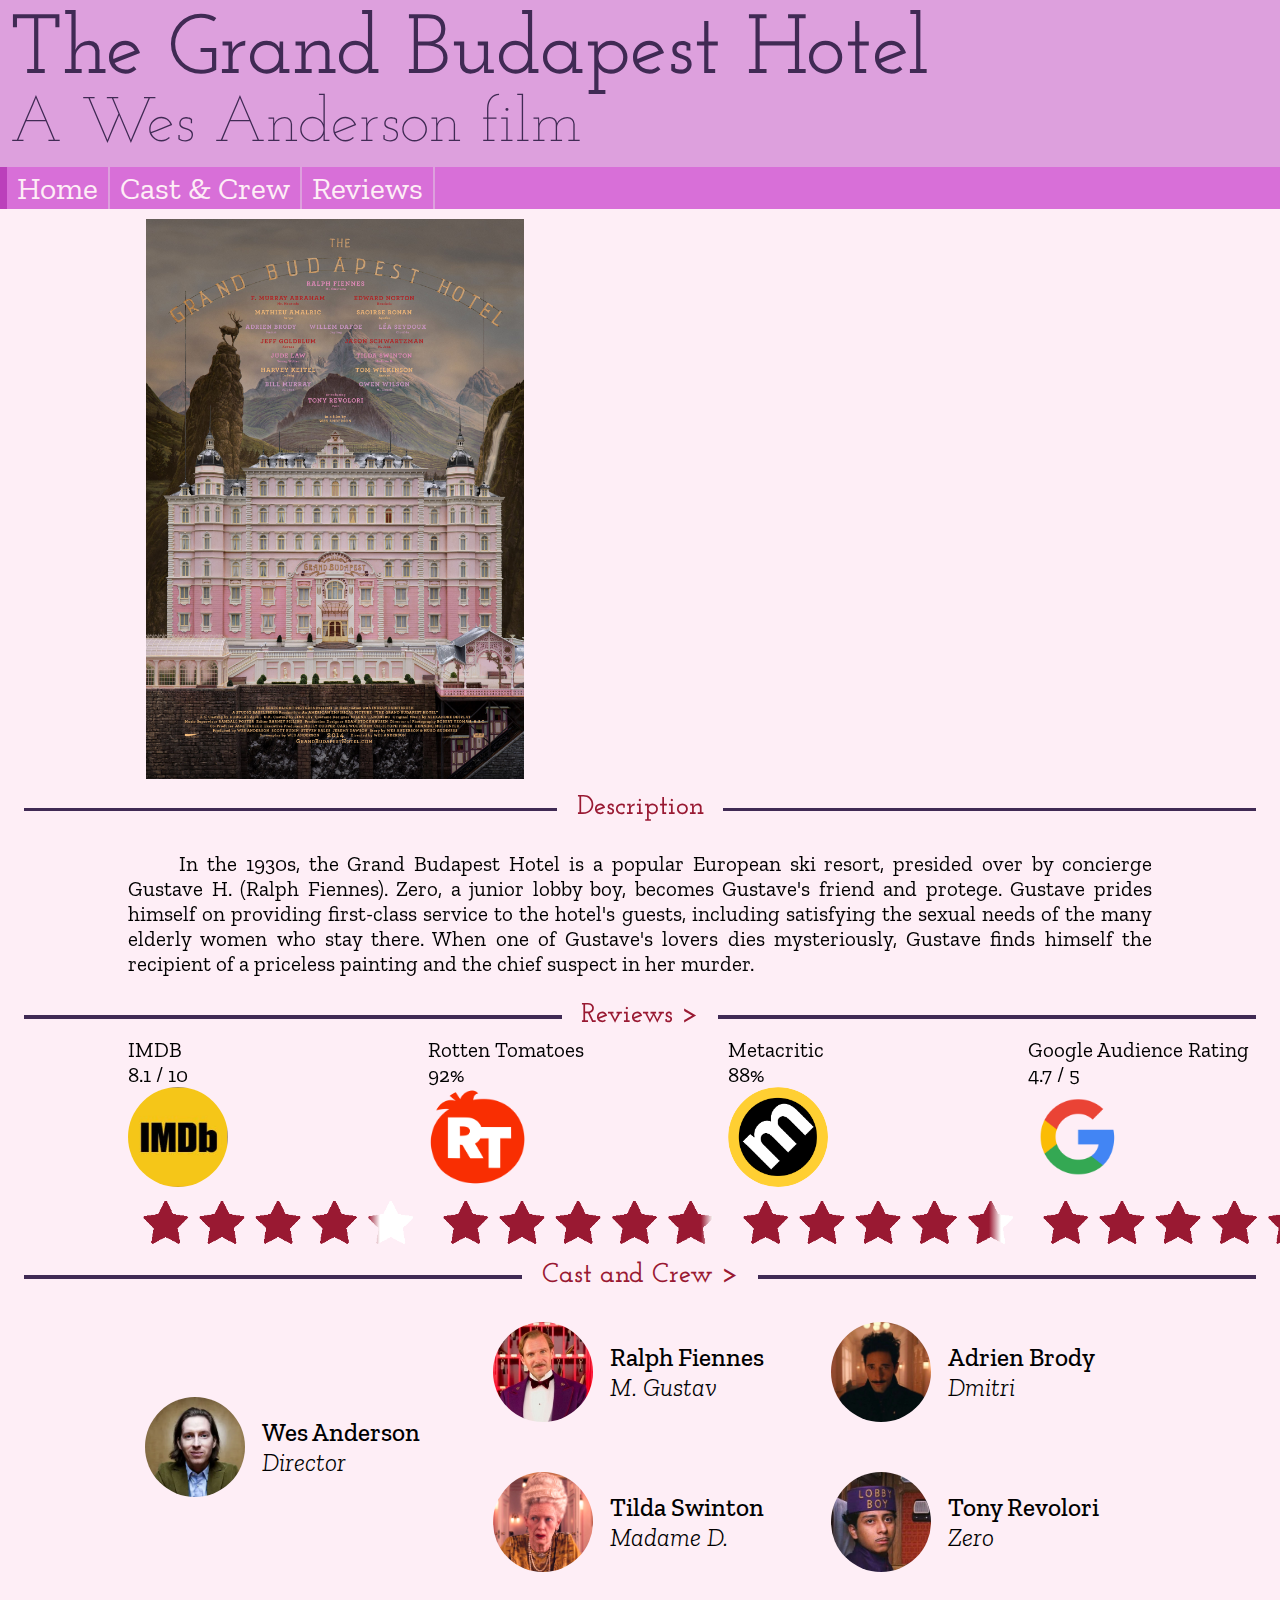
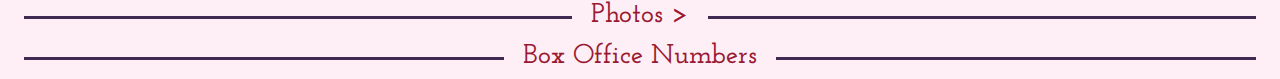
==== html/index.html @ 2ae6b8f1 "organised photos folder" ====
<!DOCTYPE html>
<html>
  <head>
    <link rel="preconnect" href="https://fonts.googleapis.com">
    <link rel="preconnect" href="https://fonts.gstatic.com" crossorigin>
    <link href="https://fonts.googleapis.com/css2?family=Josefin+Slab:wght@200;500;600&family=Zilla+Slab:ital,wght@0,400;0,500;1,300&display=swap" rel="stylesheet">
    <link rel="stylesheet" href="../css/style.css">
    <meta name="description" content="A webpage for The Grand Budapest Hotel by Wes Anderson">
    <meta name="charset"     content="utf-8">
    <meta name="author" content="Jord van Eldik">
    <meta name="viewport" content="width=device-width, initial-scale=1.0">
  </head>

  <body>
    <header>
      <heading id="pagetitle">The Grand Budapest Hotel</heading> <br/>
      <span id="pagetitlecredits">A Wes Anderson film</span>
    </header>

    <nav>
      <a class="navbaritem" id="home"     href="../html/index.html">Home</a>
      <a class="navbaritem" id="castcrew" href="../html/index.html">Cast & Crew</a>
      <a class="navbaritem" id="review"   href="../html/index.html">Reviews</a>
    </nav>

    <section id="page-content">
      <article id="postertrailer">
        <img src="../images/other/gbhcover.jpg" id="poster" alt="Grand Budapest Hotel Cover">
        <iframe id="trailer" 
                frameborder="0"
                src="https://www.youtube.com/embed/1Fg5iWmQjwk?rel=0&controls=0&start=4" 
                title="YouTube video player" 
                allow="accelerometer; autoplay; clipboard-write; encrypted-media; gyroscope; picture-in-picture; web-share" 
                allowfullscreen>
        </iframe>
      </article>

      <div class="separator">Description</div>
      <article>
        <p>
          &emsp; &emsp;In the 1930s, the Grand Budapest Hotel is a popular European ski resort, presided over by concierge Gustave H. (Ralph Fiennes). 
          Zero, a junior lobby boy, becomes Gustave's friend and protege. Gustave prides himself on providing first-class service to the 
          hotel's guests, including satisfying the sexual needs of the many elderly women who stay there. When one of Gustave's lovers 
          dies mysteriously, Gustave finds himself the recipient of a priceless painting and the chief suspect in her murder.
        </p>
      </article>

      <div class="separator"><a class="separatorbutton" href="../html/index.html">Reviews ></a></div>
      <article id="reviewarticle">
        <div class="reviewgrid-container">
          <div class="review" id="imdb">
            <span class="reviewer">IMDB</span>
            <span class="rating">8.1 / 10</span>
            <img class="reviewlogo" src="../images/logos/imdblogo.png" alt="imdblogo">
            <img class="stars" src="../images/other/stars-matte.png" alt="review stars">
          </div>
          <div class="review" id="rottentomatoes">
            <span class="reviewer">Rotten Tomatoes</span>
            <span class="rating">92%</span>
            <img class="reviewlogo" src="../images/logos/rottentomatoeslogo.png" alt="rottentomatoeslogo">
            <img class="stars" src="../images/other/stars-matte.png" alt="review stars">
          </div>
          <div class="review" id="metacritic">
            <span class="reviewer">Metacritic</span>
            <span class="rating">88%</span>
            <img class="reviewlogo" src="../images/logos/metacriticlogo.png" alt="metacriticlogo">
            <img class="stars" src="../images/other/stars-matte.png" alt="review stars">
          </div>
          <div class="review" id="googleaudience">
            <span class="reviewer">Google Audience Rating</span>
            <span class="rating">4.7 / 5</span>
            <img class="reviewlogo" src="../images/logos/googlelogo.png" alt="metacriticlogo">
            <img class="stars" src="../images/other/stars-matte.png" alt="review stars">
          </div>
          <div class="review" id="newyorktimes">
            <span class="reviewer">New York Times</span>
            <span class="rating">NYT's Choice</span>
            <img class="reviewlogo" src="../images/logos/newyorktimeslogo.png" alt="metacriticlogo">
          </div>
          <div class="review" id="bafta">
            <span class="reviewer">BAFTA Awards</span>
            <span class="rating">Best Original Screenplay</span>
            <img class="reviewlogo" src="../images/logos/baftalogo.png" alt="metacriticlogo">
          </div>
          <div class="review" id="oscars">
            <span class="reviewer">Academy Award</span>
            <span class="rating">Best Picture</span>
            <img class="reviewlogo" src="../images/logos/oscarslogo.png" alt="metacriticlogo">
          </div>
        </div>
      </article>

      <div class="separator"><a class="separatorbutton" href="../html/index.html">Cast and Crew ></a></div>
      <article id="ccarticle">
        <div class="castgrid-container">
          <div class="castcrewcell" id="wesandersonbox">
            <img class="ccimg" width="100" src="../images/castcrew/wesanderson.webp" alt="Wes Anderson">
            <div class="cctextbox">
              <span class="ccname">Wes Anderson</span> <br/>
              <span class="ccrole">Director</span> 
            </div>
          </div>
          <div class="castcrewcell" id="ralphfiennesbox">
            <img class="ccimg" width="100"src="../images/castcrew/ralphfiennes.jpg" alt="Ralph Fiennes">
            <div class="cctextbox">
              <span class="ccname">Ralph Fiennes</span> <br/>
              <span class="ccrole">M. Gustav</span>
            </div>
          </div>
          <div class="castcrewcell" id="tonyrevoloribox">
            <img class="ccimg" width="100" src="../images/castcrew/tonyrevolori.jpeg" alt="Tony Revolori">
            <div class="cctextbox">
              <span class="ccname">Tony Revolori</span> <br/>
              <span class="ccrole">Zero</span>
            </div>
          </div>
          <div class="castcrewcell" id="adrienbrodybox">
            <img class="ccimg" width="100" src="../images/castcrew/adrienbrody.jpg" alt="Adrien Brody">
            <div class="cctextbox">
              <span class="ccname">Adrien Brody</span> <br/>
              <span class="ccrole">Dmitri</span>
            </div>
          </div>
          <div class="castcrewcell" id="tildaswintonbox">
            <img class="ccimg" width="100" src="../images/castcrew/tildaswinton.png" alt="Tilda Swinton">
            <div class="cctextbox">
              <span class="ccname">Tilda Swinton</span> <br/>
              <span class="ccrole">Madame D.</span>
            </div>
          </div>
        </div>
      </article>
      
      <div class="separator"><a class="separatorbutton" href="../html/index.html">Photos ></a></div>
      <article>
      </article>

      <div class="separator">Box Office Numbers</div>
      <article>
      </article>
    </section>
  </body>
</html>
---- css/style.css ----
html, body {
  margin: 0;
  padding: 0;
  font-family: "Zilla Slab", sans-serif;
  font-size: 21px;
  background: #feeef6;
}

/* page heder */
header {
  color: #402a54;
  background-color: plum;
  padding: 10px;
}

#pagetitle {
  font-family: "Josefin Slab", serif;
  font-weight: 500;
  font-size: 4em;
}

#pagetitlecredits {
  font-family: "Josefin Slab", serif;
  font-weight: 200;
  font-size: 3em;
}

/* navigation bar: flexbox with page buttons*/
nav {
  display: flex;
  margin: 0;
  background-color: #d86fd8;
  border-left: solid 7px #bb40bb;
}

.navbaritem {
  text-decoration: none;
  font-size: 1.5em;
  color: #feeef6;
  padding: 2px 10px;
  border-right: solid 2px plum;
  transition: all 100ms ease-in-out;
}

.navbaritem:hover {
 background-color: #eb97eb;
 transform: scale(1.1);
}

/* THIS FLEXBOX MARGIN IDEA CAN BE REPLACED WITH JUST MARGINS OR NEEDS TO HAVE SOME LAYOUT TO
   ADD SOMETHING OTHER THAN JUST WHITESPACE */
/* general layout for articles: flexbox of width 3, first and last are empty for page marins */
article {
  display: flex;
  justify-content: center;
  text-align: justify;
}

article::before, article::after {
  content: "";
  width: 10%;
  flex-shrink: 0;
}

/* film poster and trailer: flexbox with those 2 items */
#postertrailer {
  display: flex;
  justify-content: space-between;
  margin: 10px;
  gap: 10px;
}
#poster  { width: 30%; }
#trailer { flex-grow: 1; flex-shrink: 1;}

/* article separators: flexbox width 3 where first and last are stripe  */
.separator {
  padding: 5px;
  display: flex;
  flex-direction: row;
  justify-content: space-around;
  align-items: stretch;

  font-family: "Josefin Slab", serif;
  color: #991932;
  font-size: 1.3em;
  font-weight: 600;
}

.separator::before, .separator::after {
  content: "";
  height: .125em;
  background: #402a54;
  flex: 1;
  margin: .5em .7em;
}

/* separator if the text inside is an anchor */
.separatorbutton {
  text-decoration: none;
  color: #991932;
  transition: all 300ms ease-in-out;
}

.separatorbutton:hover {
  color: #d04a65;
  transform: scale(1.1);
}

/* reviews go from edge to edge because of scrolling */
#reviewarticle::after, #reviewarticle::before {
  display: none;
}

.reviewgrid-container {
  display: flex;
  overflow: auto;
  -ms-overflow-style: none;  /* hide scrollbar IE and Edge */
  scrollbar-width: none;     /* hide scrollbar Firefox */

  padding-left: 10%;
  padding-right: 10%;
}

.reviewgrid-container::-webkit-scrollbar {
  display: none; /* hide scrollbar Chrome, Safari and Opera */
}

.review {
  flex-basis: 300px;
  flex-shrink: 0;
  display: flex;
  flex-direction: column;
}

.reviewlogo {
  width: 100px; height: 100px;
  border-radius: 50%;
}

/* rating stars: png matte with gradient background */
.stars {
  --rating: 100%;
  background: linear-gradient(90deg, #991932 Calc(var(--rating) - 1%), 
                                     white   Calc(var(--rating) + 3%));
  width: 100%;
}

#imdb           > .stars { --rating: 81%; }
#rottentomatoes > .stars { --rating: 92%; }
#metacritic     > .stars { --rating: 88%; }
#googleaudience > .stars { --rating: 94%; }

/* cast and crew grid:  */
#wesandersonbox  { grid-area: wesanderson  }
#ralphfiennesbox { grid-area: ralphfiennes }
#tonyrevoloribox { grid-area: tonyrevolori }
#adrienbrodybox  { grid-area: adrienbrody  }
#tildaswintonbox { grid-area: tildaswinton }
.castgrid-container {
  flex-grow: 1;
  display: grid;
  grid-template-columns: 34% 33% 33%;
  grid-template-rows: 150px 150px;
  column-gap: 0px;
  row-gap: 0px;
  grid-template-areas: 
    "wesanderson ralphfiennes adrienbrody"
    "wesanderson tildaswinton tonyrevolori";
  justify-content: space-around;
}

/* individual cast and crew member */
.castcrewcell {
  display: flex;
  align-items: center;
  padding: 5px;
}

.ccimg {
  flex-shrink: 0;
  border: 2px solid #feeef6;
  margin: 5px 10px;
  object-fit: cover;
  width: 100px; height: 100px;
  border-radius: 50%;
}

.cctextbox {
  flex-grow: 1;
}

.ccname {
  font-weight: 500;
  font-size: 1.2em;
  margin: 3px 5px;
}

.ccrole {
  font-weight: 300;
  font-style: italic;
  font-size: 1.2em;
  margin: 2px 5px;
}

/* if width less than 1200, ccgrid becomes a flexbox to accomodate page wrapping */
@media (max-width: 1200px) {
  .castgrid-container {
    display: flex;
    flex-wrap: wrap;
  }

  .castcrewcell {
    flex-basis: 180px;
    flex-shrink: 0;
    flex-grow: 1;
    display: flex;
    flex-direction: column;
    align-items: center;
    padding: 5px;
  }
}
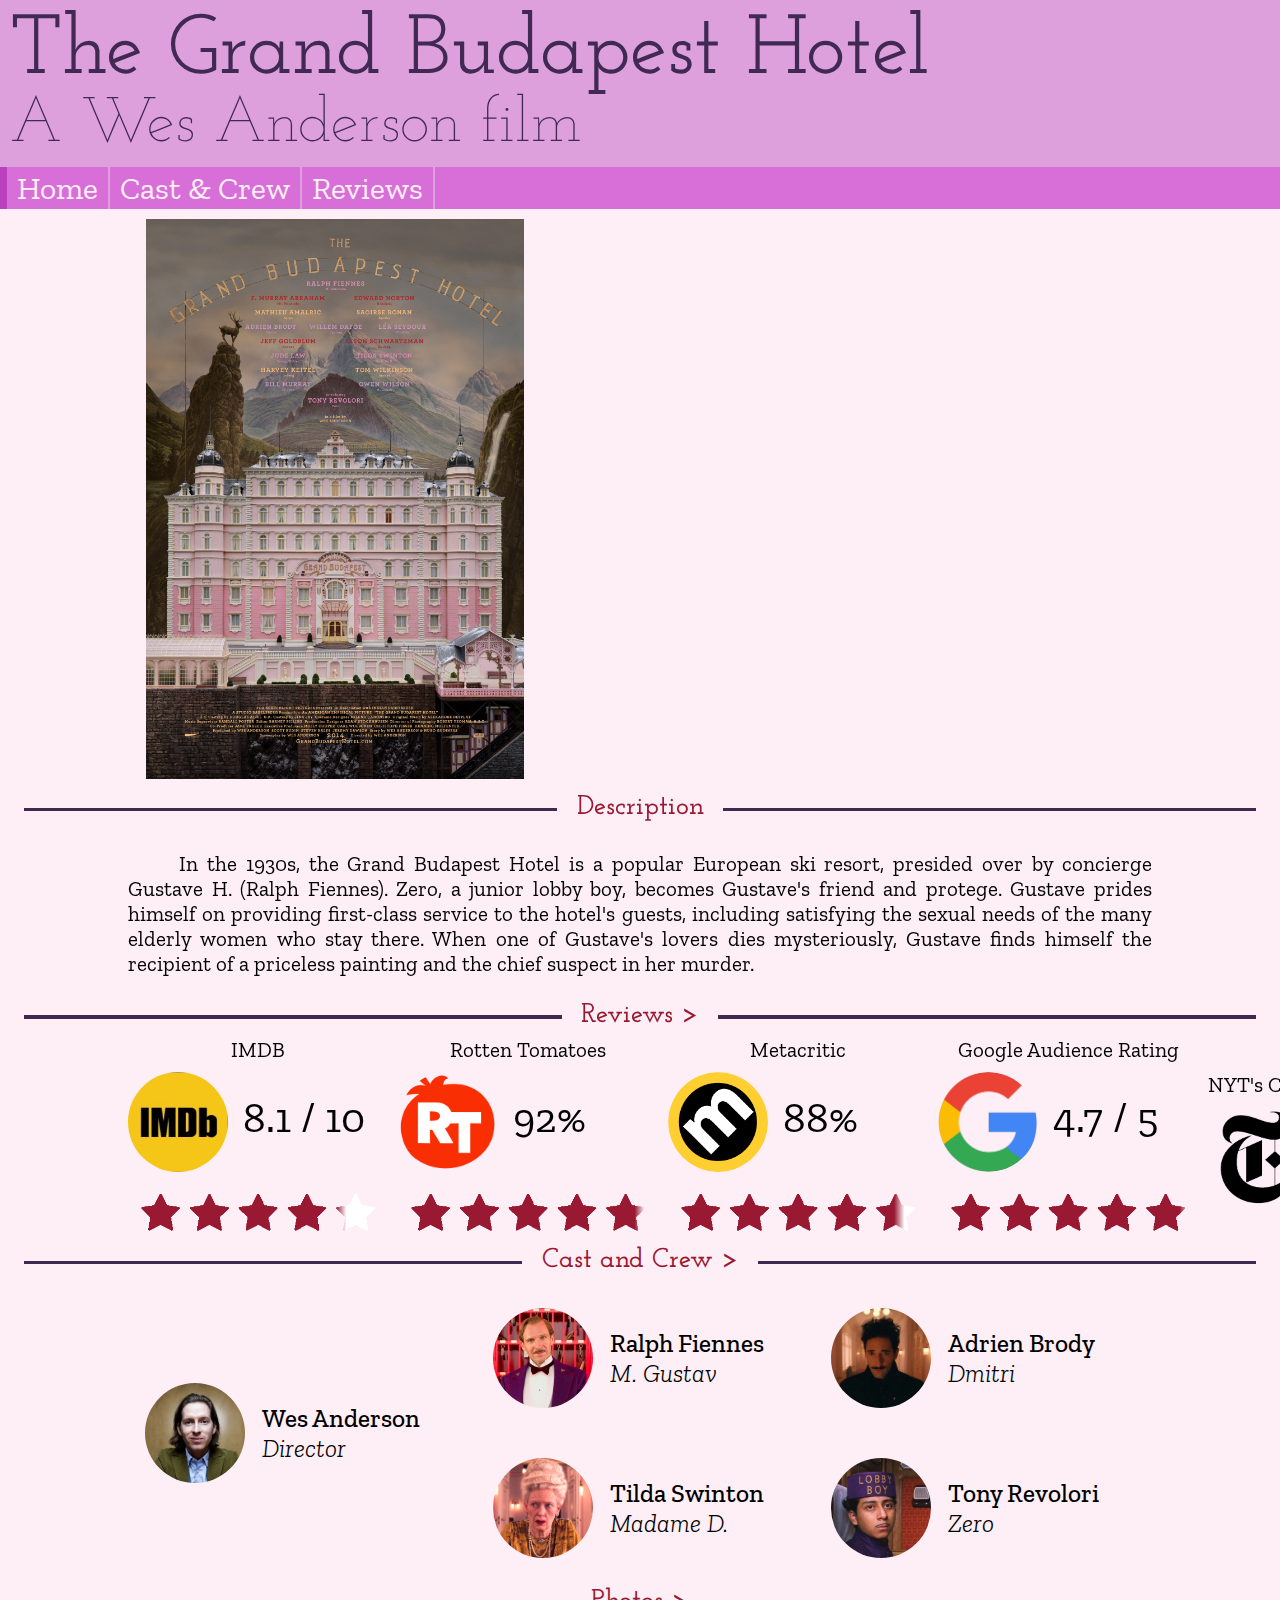
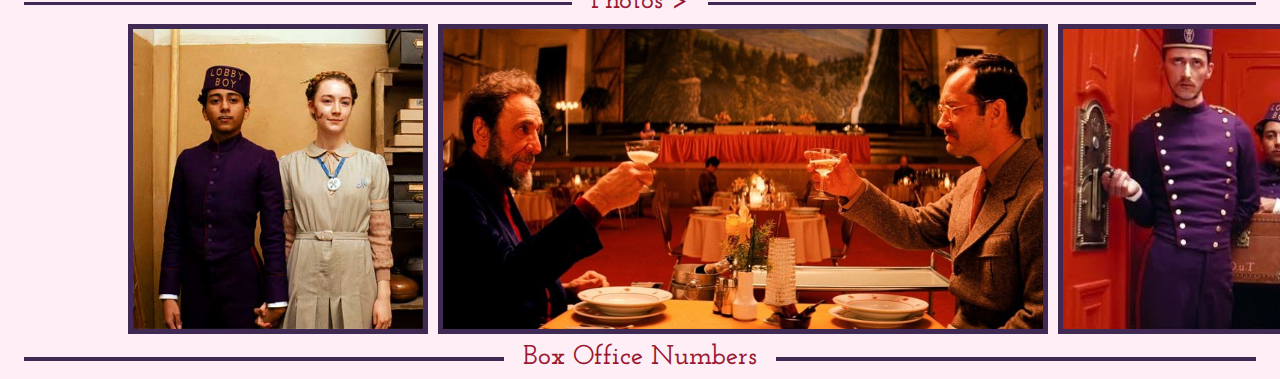
==== commit ad1af5be: "added photos and almost finished review layout" ====
--- a/html/index.html
+++ b/html/index.html
@@ -25,7 +25,7 @@
 
     <section id="page-content">
       <article id="postertrailer">
-        <img src="../images/other/gbhcover.jpg" id="poster" alt="Grand Budapest Hotel Cover">
+        <img src="../images/otherimages/gbhcover.jpg" id="poster" alt="Grand Budapest Hotel Cover">
         <iframe id="trailer" 
                 frameborder="0"
                 src="https://www.youtube.com/embed/1Fg5iWmQjwk?rel=0&controls=0&start=4" 
@@ -48,41 +48,41 @@
       <div class="separator"><a class="separatorbutton" href="../html/index.html">Reviews ></a></div>
       <article id="reviewarticle">
         <div class="reviewgrid-container">
-          <div class="review" id="imdb">
+          <div class="starredreview" id="imdb">
             <span class="reviewer">IMDB</span>
             <span class="rating">8.1 / 10</span>
             <img class="reviewlogo" src="../images/logos/imdblogo.png" alt="imdblogo">
-            <img class="stars" src="../images/other/stars-matte.png" alt="review stars">
+            <img class="stars" src="../images/otherimages/stars-matte.png" alt="review stars">
           </div>
-          <div class="review" id="rottentomatoes">
+          <div class="starredreview" id="rottentomatoes">
             <span class="reviewer">Rotten Tomatoes</span>
             <span class="rating">92%</span>
             <img class="reviewlogo" src="../images/logos/rottentomatoeslogo.png" alt="rottentomatoeslogo">
-            <img class="stars" src="../images/other/stars-matte.png" alt="review stars">
+            <img class="stars" src="../images/otherimages/stars-matte.png" alt="review stars">
           </div>
-          <div class="review" id="metacritic">
+          <div class="starredreview" id="metacritic">
             <span class="reviewer">Metacritic</span>
             <span class="rating">88%</span>
             <img class="reviewlogo" src="../images/logos/metacriticlogo.png" alt="metacriticlogo">
-            <img class="stars" src="../images/other/stars-matte.png" alt="review stars">
+            <img class="stars" src="../images/otherimages/stars-matte.png" alt="review stars">
           </div>
-          <div class="review" id="googleaudience">
+          <div class="starredreview" id="googleaudience">
             <span class="reviewer">Google Audience Rating</span>
             <span class="rating">4.7 / 5</span>
             <img class="reviewlogo" src="../images/logos/googlelogo.png" alt="metacriticlogo">
-            <img class="stars" src="../images/other/stars-matte.png" alt="review stars">
+            <img class="stars" src="../images/otherimages/stars-matte.png" alt="review stars">
           </div>
-          <div class="review" id="newyorktimes">
+          <div class="textreview" id="newyorktimes">
             <span class="reviewer">New York Times</span>
             <span class="rating">NYT's Choice</span>
             <img class="reviewlogo" src="../images/logos/newyorktimeslogo.png" alt="metacriticlogo">
           </div>
-          <div class="review" id="bafta">
+          <div class="textreview" id="bafta">
             <span class="reviewer">BAFTA Awards</span>
             <span class="rating">Best Original Screenplay</span>
             <img class="reviewlogo" src="../images/logos/baftalogo.png" alt="metacriticlogo">
           </div>
-          <div class="review" id="oscars">
+          <div class="textreview" id="oscars">
             <span class="reviewer">Academy Award</span>
             <span class="rating">Best Picture</span>
             <img class="reviewlogo" src="../images/logos/oscarslogo.png" alt="metacriticlogo">
@@ -132,7 +132,63 @@
       </article>
       
       <div class="separator"><a class="separatorbutton" href="../html/index.html">Photos ></a></div>
-      <article>
+      <article id="photosarticle">
+        <div id="photoscontainer">
+          <div class="homepagephoto">
+            <img src="../images/stills/couple.jpg" alt="zero and agatha">
+          </div>
+          <div class="homepagephoto">
+            <img src="../images/stills/dinner.jpeg" alt="dinner at the grand budapest">
+          </div>
+          <div class="homepagephoto">
+            <img src="../images/stills/elevator.jpg" alt="main characters in the elevator">
+          </div>
+          <div class="homepagephoto">
+            <img src="../images/stills/gustavh.jpg" alt="gustav h.">
+          </div>
+          <div class="homepagephoto">
+            <img src="../images/stills/haybale.jpg" alt="zero and gustav h on haybale">
+          </div>
+          <div class="homepagephoto">
+            <img src="../images/stills/hotelphoto.jpg" alt="the grand budapest hotel">
+          </div>
+          <div class="homepagephoto">
+            <img src="../images/stills/madamedead.jpg" alt="madame d dead">
+          </div>
+          <div class="homepagephoto">
+            <img src="../images/stills/mendltruck.jpg" alt="zero and agatha in mendl's truck">
+          </div>
+          <div class="homepagephoto">
+            <img src="../images/stills/office.jpeg" alt="dmitri in kovacs office">
+          </div>
+          <div class="homepagephoto">
+            <img src="../images/stills/party.jpg" alt="gustav h at a party">
+          </div>
+          <div class="homepagephoto">
+            <img src="../images/stills/police.jpg" alt="zubrovka police force">
+          </div>
+          <div class="homepagephoto">
+            <img src="../images/stills/prison.jpeg" alt="gustav h. in prison">
+          </div>
+          <div class="homepagephoto">
+            <img src="../images/stills/sergex.jpg" alt="serge x confessing">
+          </div>
+          <div class="homepagephoto">
+            <img src="../images/stills/sled.jpg" alt="zero and gustav on a sled">
+          </div>
+          <div class="homepagephoto">
+            <img src="../images/stills/snowy.jpg" alt="zero and gustav on a snowy mountain">
+          </div>
+          <div class="homepagephoto">
+            <img src="../images/stills/train.jpg" alt="zero and gustav h in a train">
+          </div>
+          <div class="homepagephoto">
+            <img src="../images/stills/wedding.jpg" alt="zero and agatha wedding">
+          </div>
+          <div class="homepagephoto">
+            <img src="../images/stills/zz.jpeg" alt="z.z.">
+          </div>
+        </div>
       </article>
 
       <div class="separator">Box Office Numbers</div>
--- a/css/style.css
+++ b/css/style.css
@@ -116,16 +116,48 @@
   overflow: auto;
   -ms-overflow-style: none;  /* hide scrollbar IE and Edge */
   scrollbar-width: none;     /* hide scrollbar Firefox */
-
   padding-left: 10%;
   padding-right: 10%;
+  gap: 10px;
 }
 
 .reviewgrid-container::-webkit-scrollbar {
   display: none; /* hide scrollbar Chrome, Safari and Opera */
 }
 
-.review {
+.starredreview > .reviewer   { grid-area: reviewer; text-align: center;}
+.starredreview > .reviewlogo { grid-area: image;    }
+.starredreview > .rating     { grid-area: rating;   font-size: 2em; padding: 20px 5px}
+.starredreview > .stars      { grid-area: stars;    }
+.starredreview {
+  flex-basis: 250px;
+  flex-shrink: 0;
+  display: grid;
+  grid-template-columns: 100px 150px;
+  column-gap: 10px;
+  row-gap: 10px;
+  grid-template-areas:
+    "reviewer reviewer"
+    "image rating"
+    "stars stars";
+}
+
+.textreview > .reviewer   { grid-area: reviewer; text-align: center;}
+.textreview > .reviewlogo { grid-area: image;    }
+.textreview > .rating     { grid-area: rating;   }
+.textreview {
+  flex-basis: 250px;
+  flex-shrink: 0;
+  display: grid;
+  grid-template-rows: 10% 70% 20%;
+  row-gap: 10px;
+  grid-template-areas:
+    "reviewer"
+    "image"
+    "rating";
+}
+
+.textreview {
   flex-basis: 300px;
   flex-shrink: 0;
   display: flex;
@@ -202,6 +234,27 @@
   margin: 2px 5px;
 }
 
+#photoscontainer {
+  display: flex;
+  overflow: auto;
+  gap: 10px;
+  padding-left: 10%;
+  padding-right: 10%;
+  -ms-overflow-style: none;  /* hide scrollbar IE and Edge */
+  scrollbar-width: none;     /* hide scrollbar Firefox */
+}
+#photosarticle::before, #photosarticle::after {
+  display: none;
+}
+#photoscontainer::-webkit-scrollbar {
+  display: none; /* hide scrollbar Chrome, Safari and Opera */
+}
+
+.homepagephoto > img {
+  height: 300px;
+  border: #402a54 5px solid;
+}
+
 /* if width less than 1200, ccgrid becomes a flexbox to accomodate page wrapping */
 @media (max-width: 1200px) {
   .castgrid-container {
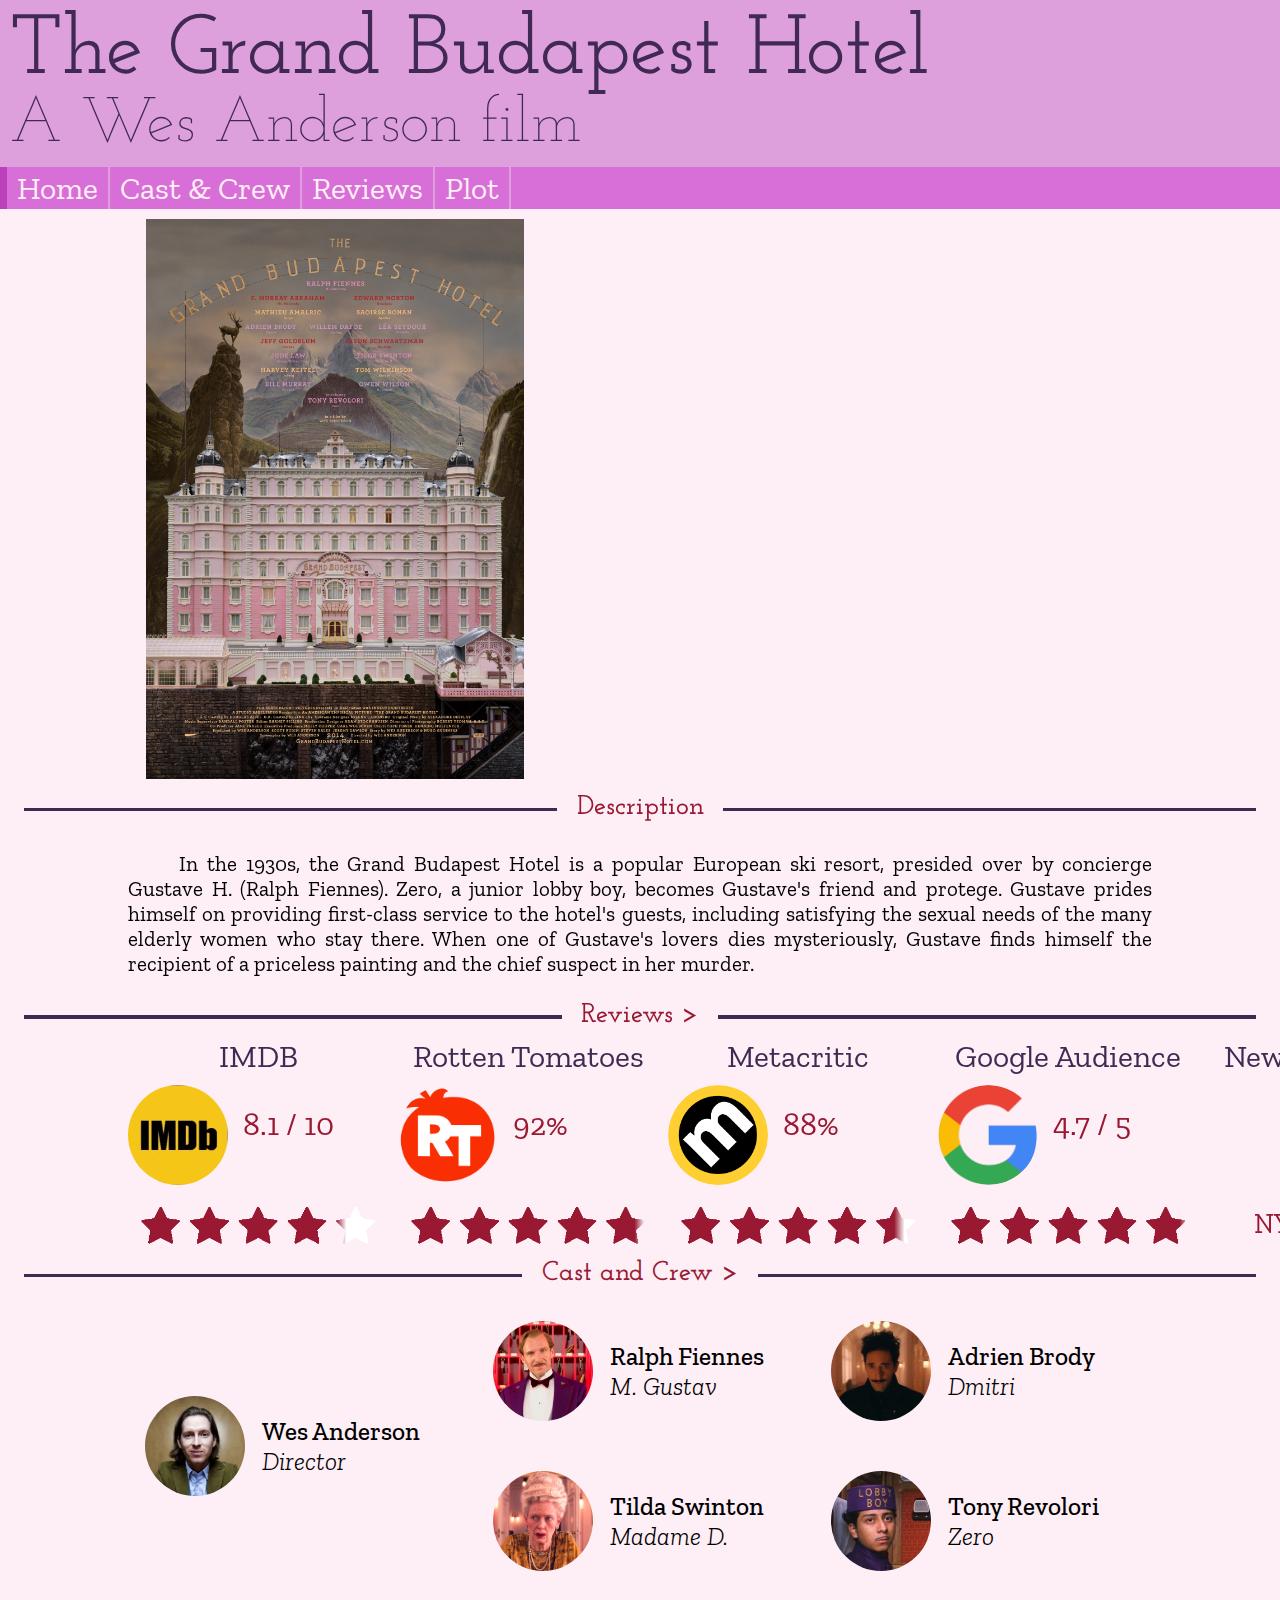
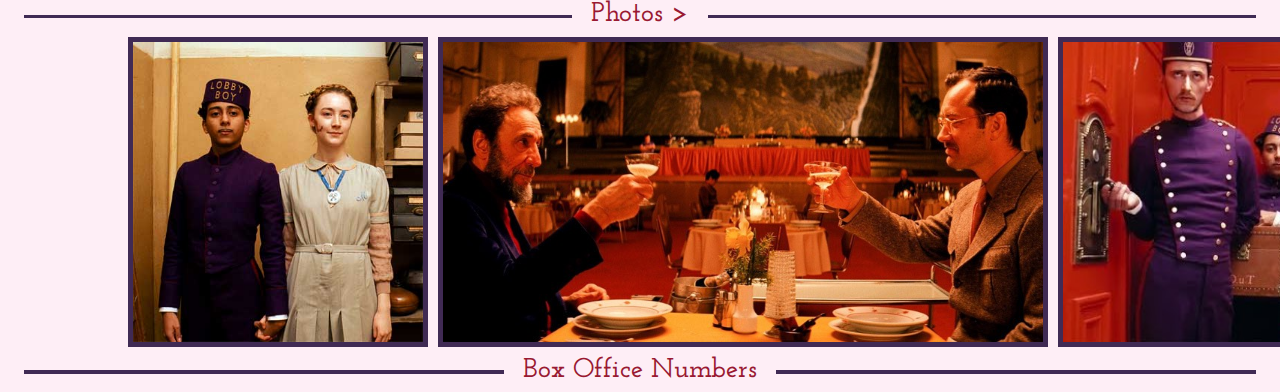
==== commit 812b04d3: "fixed homepage reviews and started on plot page" ====
--- a/html/index.html
+++ b/html/index.html
@@ -18,11 +18,11 @@
     </header>
 
     <nav>
-      <a class="navbaritem" id="home"     href="../html/index.html">Home</a>
-      <a class="navbaritem" id="castcrew" href="../html/index.html">Cast & Crew</a>
-      <a class="navbaritem" id="review"   href="../html/index.html">Reviews</a>
+      <a class="navbaritem" id="home"      href="../html/index.html">Home</a>
+      <a class="navbaritem" id="castcrew"  href="../html/index.html">Cast & Crew</a>
+      <a class="navbaritem" id="reviews"   href="../html/reviews.html">Reviews</a>
+      <a class="navbaritem" id="plot"      href="../html/plot.html">Plot</a>
     </nav>
-
     <section id="page-content">
       <article id="postertrailer">
         <img src="../images/otherimages/gbhcover.jpg" id="poster" alt="Grand Budapest Hotel Cover">
@@ -67,7 +67,7 @@
             <img class="stars" src="../images/otherimages/stars-matte.png" alt="review stars">
           </div>
           <div class="starredreview" id="googleaudience">
-            <span class="reviewer">Google Audience Rating</span>
+            <span class="reviewer">Google Audience</span>
             <span class="rating">4.7 / 5</span>
             <img class="reviewlogo" src="../images/logos/googlelogo.png" alt="metacriticlogo">
             <img class="stars" src="../images/otherimages/stars-matte.png" alt="review stars">
--- a/css/style.css
+++ b/css/style.css
@@ -127,7 +127,7 @@
 
 .starredreview > .reviewer   { grid-area: reviewer; text-align: center;}
 .starredreview > .reviewlogo { grid-area: image;    }
-.starredreview > .rating     { grid-area: rating;   font-size: 2em; padding: 20px 5px}
+.starredreview > .rating     { grid-area: rating;   font-size: 1.5em; padding: 20px 5px}
 .starredreview > .stars      { grid-area: stars;    }
 .starredreview {
   flex-basis: 250px;
@@ -143,31 +143,32 @@
 }
 
 .textreview > .reviewer   { grid-area: reviewer; text-align: center;}
-.textreview > .reviewlogo { grid-area: image;    }
-.textreview > .rating     { grid-area: rating;   }
+.textreview > .rating     { grid-area: rating;   text-align: center; font-size: 1.3em;}
+.textreview > .reviewlogo { grid-area: image;    padding: 0 75px;}
 .textreview {
   flex-basis: 250px;
   flex-shrink: 0;
   display: grid;
-  grid-template-rows: 10% 70% 20%;
-  row-gap: 10px;
   grid-template-areas:
     "reviewer"
     "image"
     "rating";
 }
 
-.textreview {
-  flex-basis: 300px;
-  flex-shrink: 0;
-  display: flex;
-  flex-direction: column;
+.reviewer {
+  font-size: 1.5em;
+  color: #402a54;
 }
 
 .reviewlogo {
   width: 100px; height: 100px;
   border-radius: 50%;
 }
+
+.rating {
+  color: #991932;
+}
+
 
 /* rating stars: png matte with gradient background */
 .stars {
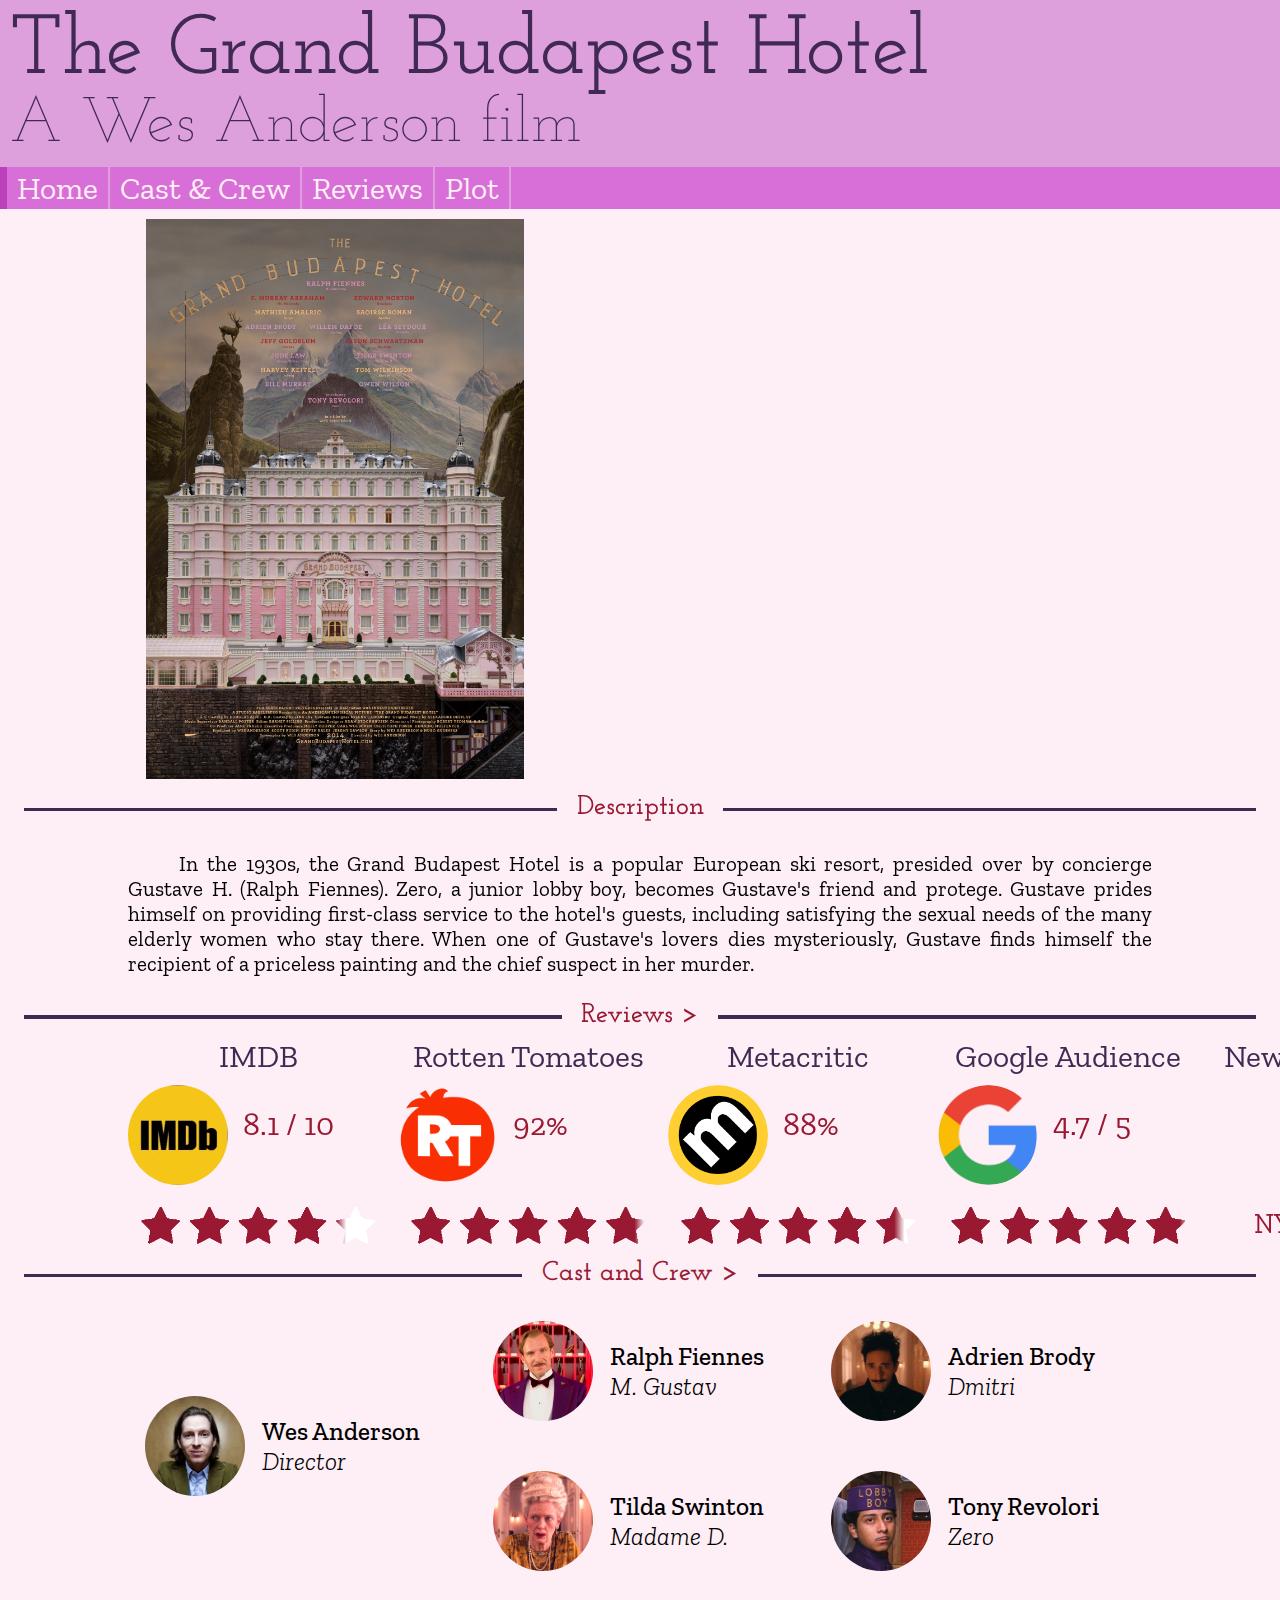
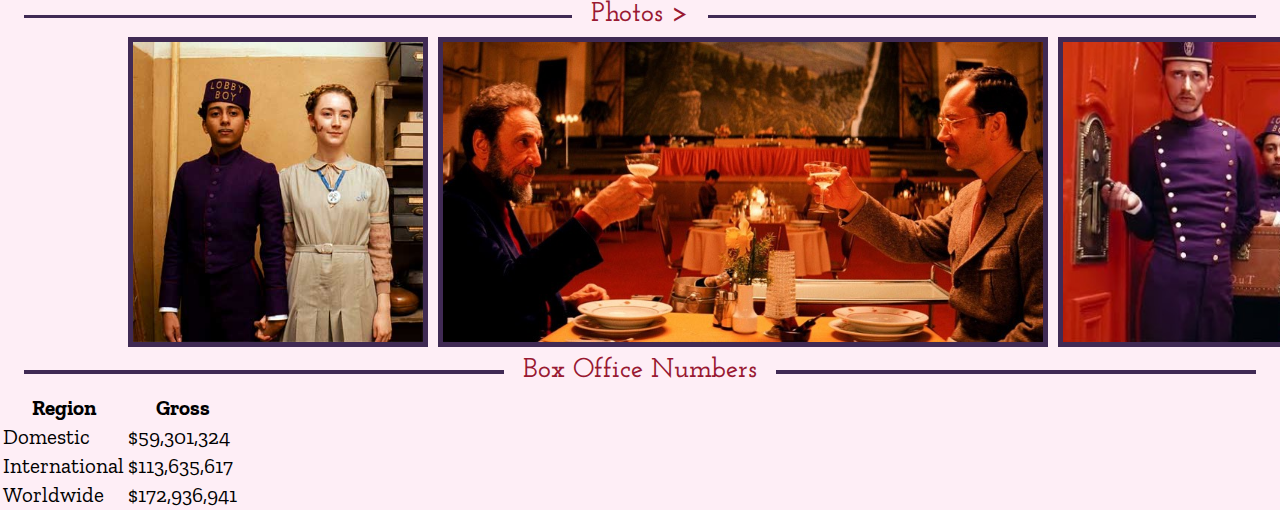
==== commit 7ec1f805: "added table" ====
--- a/html/index.html
+++ b/html/index.html
@@ -45,7 +45,7 @@
         </p>
       </article>
 
-      <div class="separator"><a class="separatorbutton" href="../html/index.html">Reviews ></a></div>
+      <div class="separator"><a class="separator__button" href="../html/index.html">Reviews ></a></div>
       <article id="reviewarticle">
         <div class="reviewgrid-container">
           <div class="starredreview" id="imdb">
@@ -90,7 +90,7 @@
         </div>
       </article>
 
-      <div class="separator"><a class="separatorbutton" href="../html/index.html">Cast and Crew ></a></div>
+      <div class="separator"><a class="separator__button" href="../html/index.html">Cast and Crew ></a></div>
       <article id="ccarticle">
         <div class="castgrid-container">
           <div class="castcrewcell" id="wesandersonbox">
@@ -131,7 +131,7 @@
         </div>
       </article>
       
-      <div class="separator"><a class="separatorbutton" href="../html/index.html">Photos ></a></div>
+      <div class="separator"><a class="separator__button" href="../html/index.html">Photos ></a></div>
       <article id="photosarticle">
         <div id="photoscontainer">
           <div class="homepagephoto">
@@ -190,8 +190,29 @@
           </div>
         </div>
       </article>
-
+      <!-- source: https://www.boxofficemojo.com/releasegroup/gr190206469/?ref_=bo_rl_su -->
+      <!-- TODO: styling -->
       <div class="separator">Box Office Numbers</div>
+      <table>
+        <thead><tr>
+          <th> Region </th>
+          <th> Gross </th>
+        </tr></thead>
+        <tbody>
+          <tr>
+            <td> Domestic</td>
+            <td> $59,301,324 </td>
+          </tr>
+          <tr>
+            <td> International </td>
+            <td> $113,635,617 </td>
+          </tr>
+          <tr>
+            <td> Worldwide </td>
+            <td> $172,936,941 </td>
+          </tr>
+        </tbody>
+      </table>
       <article>
       </article>
     </section>
--- a/css/style.css
+++ b/css/style.css
@@ -95,13 +95,13 @@
 }
 
 /* separator if the text inside is an anchor */
-.separatorbutton {
+.separator__button {
   text-decoration: none;
   color: #991932;
   transition: all 300ms ease-in-out;
 }
 
-.separatorbutton:hover {
+.separator__button:hover {
   color: #d04a65;
   transform: scale(1.1);
 }
@@ -174,6 +174,7 @@
 .stars {
   --rating: 100%;
   background: linear-gradient(90deg, #991932 Calc(var(--rating) - 1%), 
+                                     /* shouldn't this be pink? */
                                      white   Calc(var(--rating) + 3%));
   width: 100%;
 }
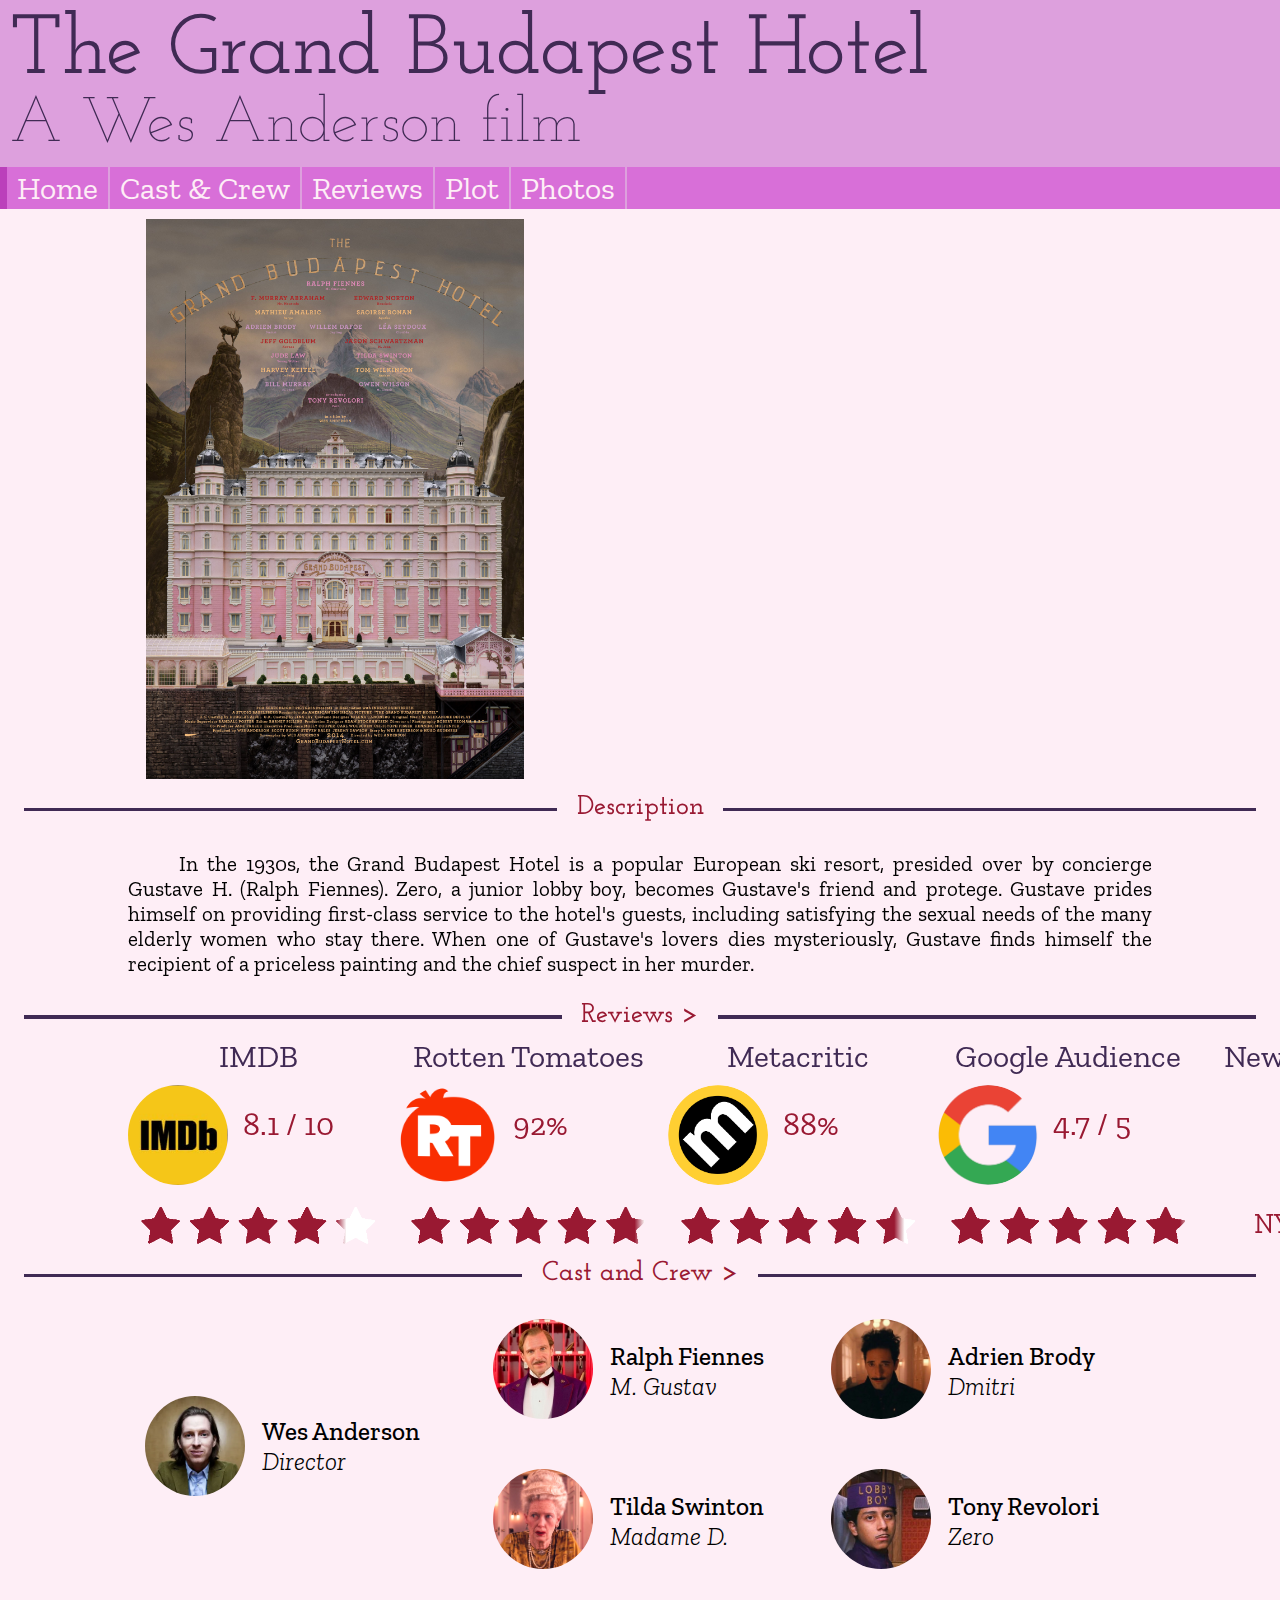
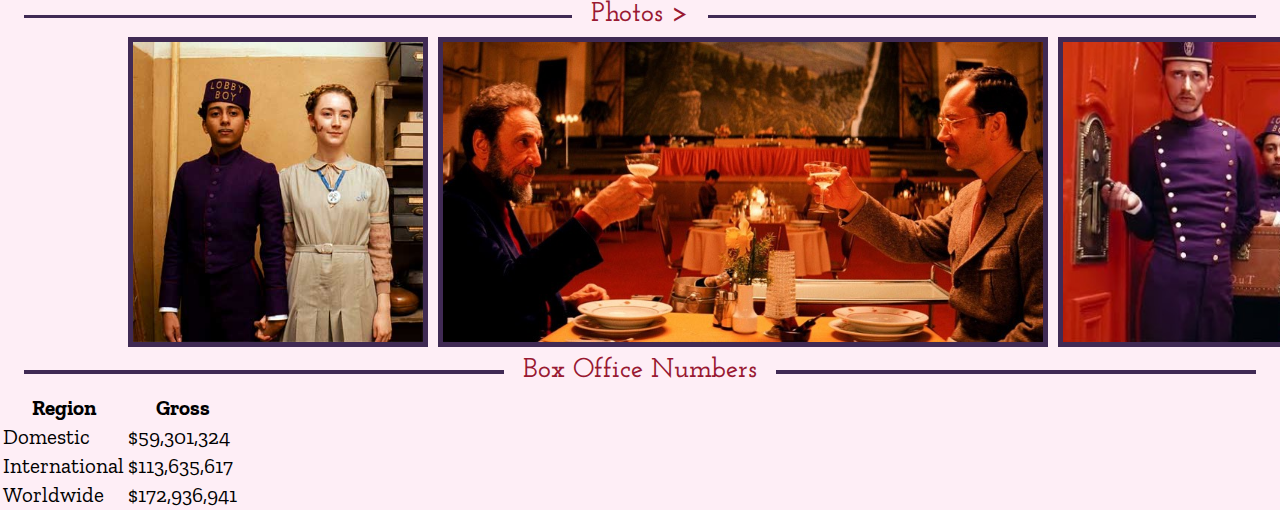
==== commit 91c82aa0: "cast added" ====
--- a/html/index.html
+++ b/html/index.html
@@ -19,9 +19,10 @@
 
     <nav>
       <a class="navbaritem" id="home"      href="../html/index.html">Home</a>
-      <a class="navbaritem" id="castcrew"  href="../html/index.html">Cast & Crew</a>
+      <a class="navbaritem" id="castcrew"  href="../html/castcrew.html">Cast & Crew</a>
       <a class="navbaritem" id="reviews"   href="../html/reviews.html">Reviews</a>
       <a class="navbaritem" id="plot"      href="../html/plot.html">Plot</a>
+      <a class="navbaritem" id="photos"    href="../html/photos.html">Photos</a>
     </nav>
     <section id="page-content">
       <article id="postertrailer">
@@ -90,7 +91,7 @@
         </div>
       </article>
 
-      <div class="separator"><a class="separator__button" href="../html/index.html">Cast and Crew ></a></div>
+      <div class="separator"><a class="separator__button" href="../html/castcrew.html">Cast and Crew ></a></div>
       <article id="ccarticle">
         <div class="castgrid-container">
           <div class="castcrewcell" id="wesandersonbox">
@@ -101,28 +102,36 @@
             </div>
           </div>
           <div class="castcrewcell" id="ralphfiennesbox">
-            <img class="ccimg" width="100"src="../images/castcrew/ralphfiennes.jpg" alt="Ralph Fiennes">
+            <a href="../html/castcrew.html#ralphfiennes">
+              <img class="ccimg" width="100"src="../images/castcrew/ralphfiennes.jpg" alt="Ralph Fiennes">
+            </a>
             <div class="cctextbox">
               <span class="ccname">Ralph Fiennes</span> <br/>
               <span class="ccrole">M. Gustav</span>
             </div>
           </div>
           <div class="castcrewcell" id="tonyrevoloribox">
-            <img class="ccimg" width="100" src="../images/castcrew/tonyrevolori.jpeg" alt="Tony Revolori">
+            <a href="../html/castcrew.html#tonyrevolori">
+              <img class="ccimg" width="100" src="../images/castcrew/tonyrevolori.jpeg" alt="Tony Revolori">
+            </a>
             <div class="cctextbox">
               <span class="ccname">Tony Revolori</span> <br/>
               <span class="ccrole">Zero</span>
             </div>
           </div>
           <div class="castcrewcell" id="adrienbrodybox">
-            <img class="ccimg" width="100" src="../images/castcrew/adrienbrody.jpg" alt="Adrien Brody">
+            <a href="../html/castcrew.html#adrienbrody">
+              <img class="ccimg" width="100" src="../images/castcrew/adrienbrody.jpg" alt="Adrien Brody">
+            </a>
             <div class="cctextbox">
               <span class="ccname">Adrien Brody</span> <br/>
               <span class="ccrole">Dmitri</span>
             </div>
           </div>
           <div class="castcrewcell" id="tildaswintonbox">
-            <img class="ccimg" width="100" src="../images/castcrew/tildaswinton.png" alt="Tilda Swinton">
+            <a href="../html/castcrew.html#tildaswinton">
+              <img class="ccimg" width="100" src="../images/castcrew/tildaswinton.png" alt="Tilda Swinton">
+            </a>
             <div class="cctextbox">
               <span class="ccname">Tilda Swinton</span> <br/>
               <span class="ccrole">Madame D.</span>
@@ -131,7 +140,7 @@
         </div>
       </article>
       
-      <div class="separator"><a class="separator__button" href="../html/index.html">Photos ></a></div>
+      <div class="separator"><a class="separator__button" href="../html/photos.html">Photos ></a></div>
       <article id="photosarticle">
         <div id="photoscontainer">
           <div class="homepagephoto">
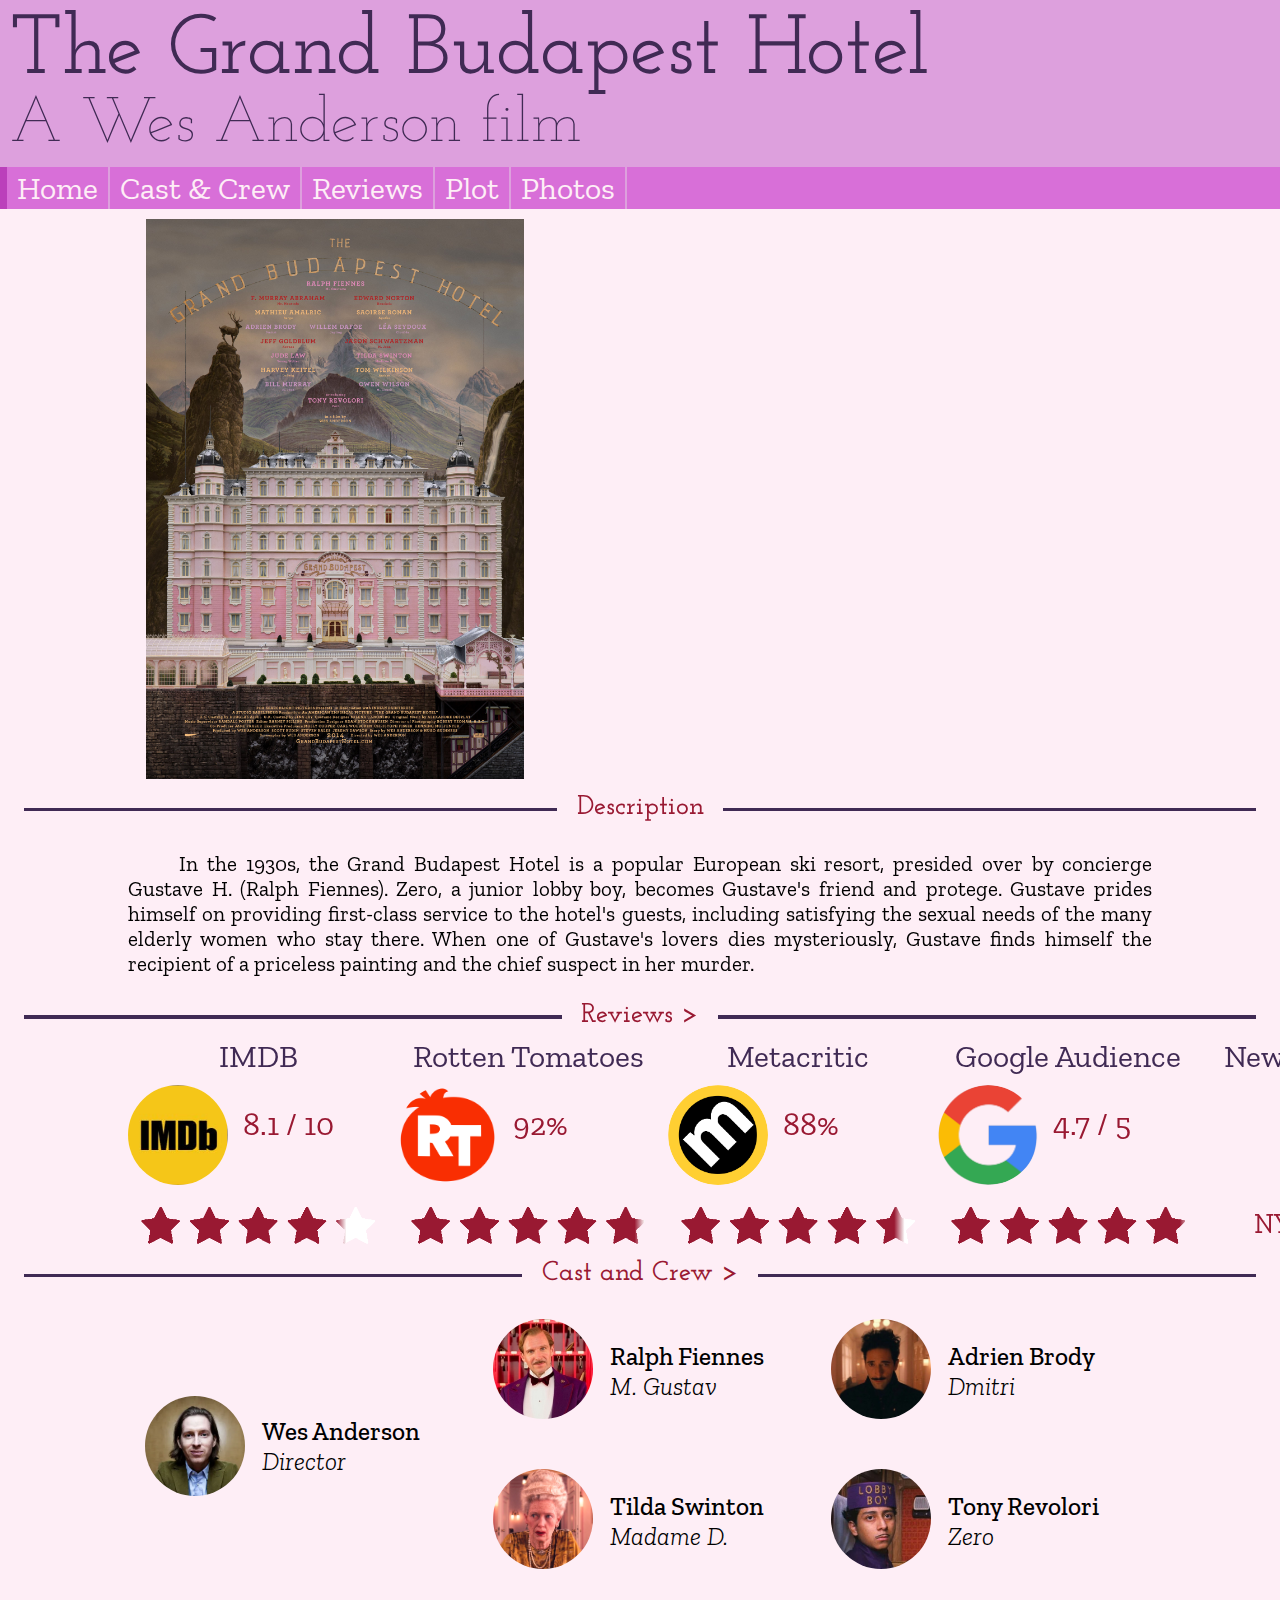
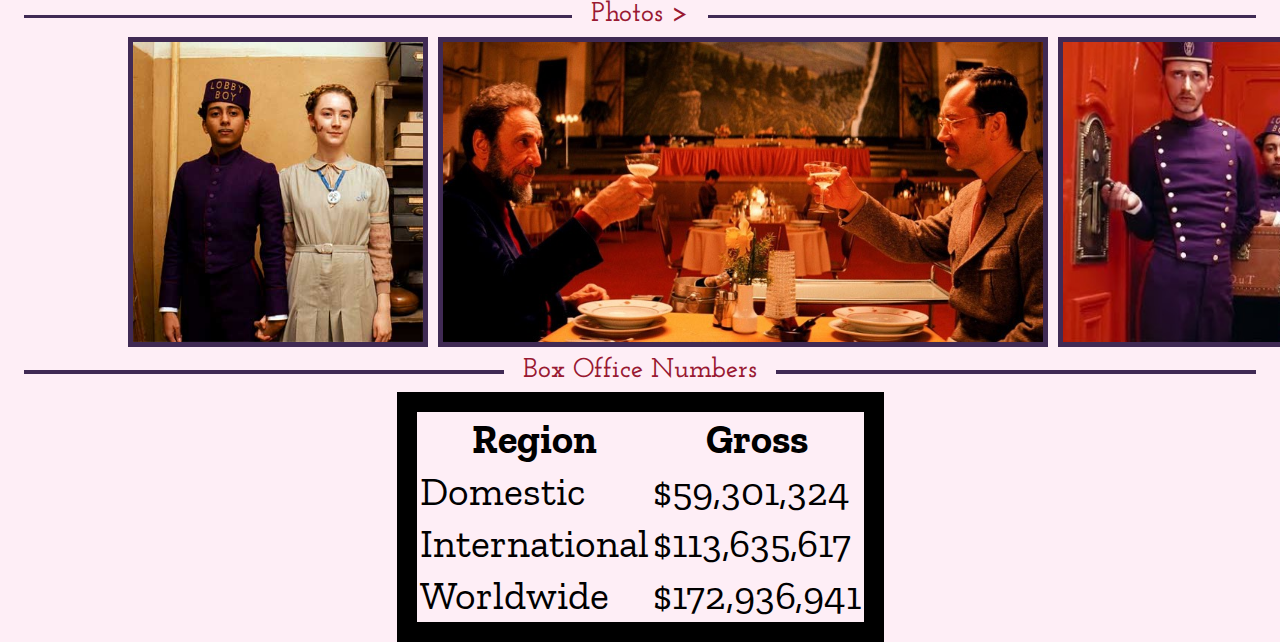
==== commit e2ba0507: "photos stuff" ====
--- a/html/index.html
+++ b/html/index.html
@@ -202,7 +202,7 @@
       <!-- source: https://www.boxofficemojo.com/releasegroup/gr190206469/?ref_=bo_rl_su -->
       <!-- TODO: styling -->
       <div class="separator">Box Office Numbers</div>
-      <table>
+      <table class="boxoffice">
         <thead><tr>
           <th> Region </th>
           <th> Gross </th>
--- a/css/style.css
+++ b/css/style.css
@@ -31,6 +31,20 @@
   margin: 0;
   background-color: #d86fd8;
   border-left: solid 7px #bb40bb;
+}
+
+.boxoffice {
+  margin-left: auto;
+  margin-right: auto;
+  width: 100px;
+  border: 20px;
+  border-color: black;
+  border-style: solid;
+}
+.boxoffice tr td, thead th{
+  font-style: "Times new roman";
+  font-size: 40px;
+
 }
 
 .navbaritem {
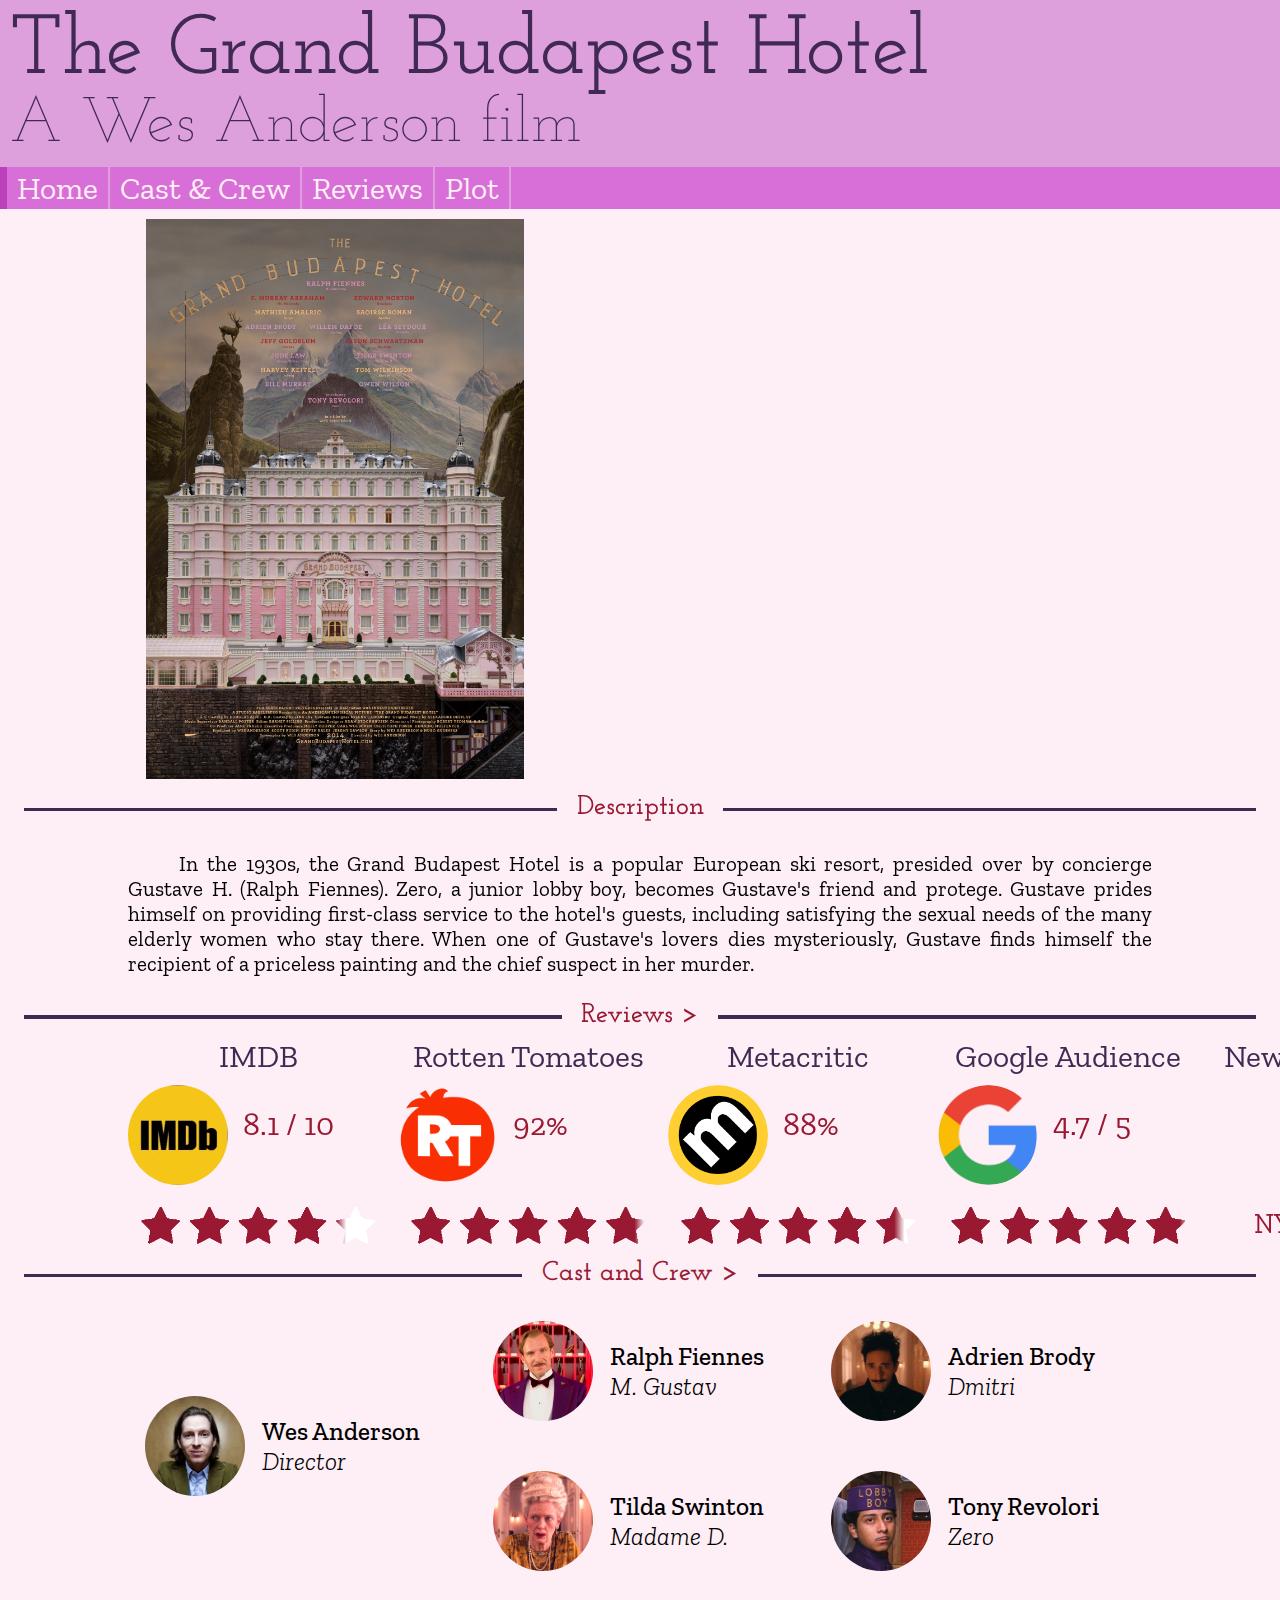
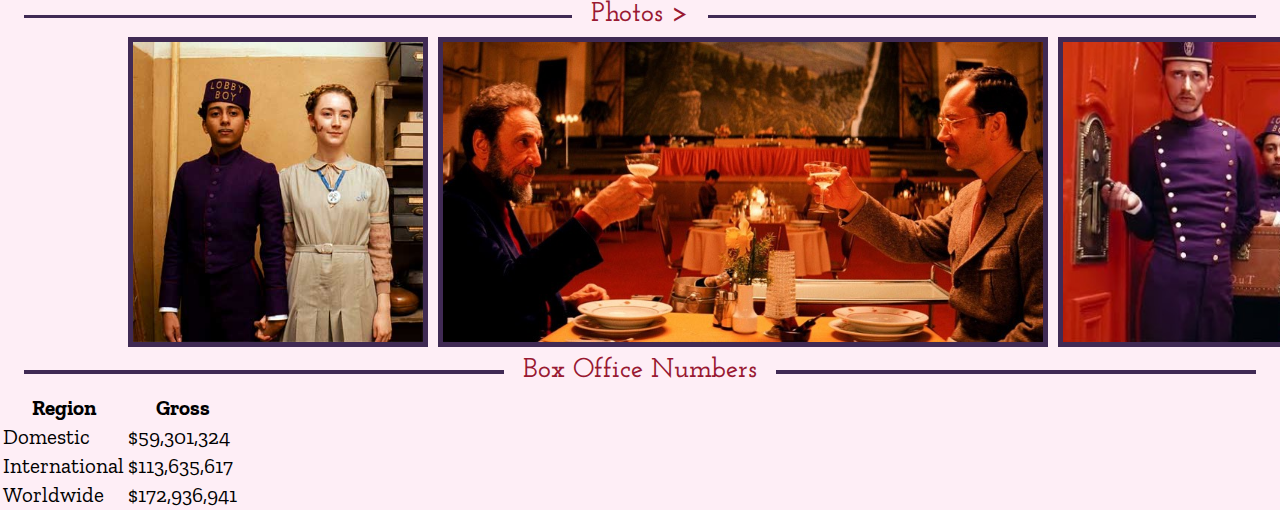
==== commit 4fbbcadf: "castcrew changed" ====
--- a/html/index.html
+++ b/html/index.html
@@ -22,7 +22,6 @@
       <a class="navbaritem" id="castcrew"  href="../html/castcrew.html">Cast & Crew</a>
       <a class="navbaritem" id="reviews"   href="../html/reviews.html">Reviews</a>
       <a class="navbaritem" id="plot"      href="../html/plot.html">Plot</a>
-      <a class="navbaritem" id="photos"    href="../html/photos.html">Photos</a>
     </nav>
     <section id="page-content">
       <article id="postertrailer">
@@ -102,36 +101,28 @@
             </div>
           </div>
           <div class="castcrewcell" id="ralphfiennesbox">
-            <a href="../html/castcrew.html#ralphfiennes">
-              <img class="ccimg" width="100"src="../images/castcrew/ralphfiennes.jpg" alt="Ralph Fiennes">
-            </a>
+            <img class="ccimg" width="100"src="../images/castcrew/ralphfiennes.jpg" alt="Ralph Fiennes">
             <div class="cctextbox">
               <span class="ccname">Ralph Fiennes</span> <br/>
               <span class="ccrole">M. Gustav</span>
             </div>
           </div>
           <div class="castcrewcell" id="tonyrevoloribox">
-            <a href="../html/castcrew.html#tonyrevolori">
-              <img class="ccimg" width="100" src="../images/castcrew/tonyrevolori.jpeg" alt="Tony Revolori">
-            </a>
+            <img class="ccimg" width="100" src="../images/castcrew/tonyrevolori.jpeg" alt="Tony Revolori">
             <div class="cctextbox">
               <span class="ccname">Tony Revolori</span> <br/>
               <span class="ccrole">Zero</span>
             </div>
           </div>
           <div class="castcrewcell" id="adrienbrodybox">
-            <a href="../html/castcrew.html#adrienbrody">
-              <img class="ccimg" width="100" src="../images/castcrew/adrienbrody.jpg" alt="Adrien Brody">
-            </a>
+            <img class="ccimg" width="100" src="../images/castcrew/adrienbrody.jpg" alt="Adrien Brody">
             <div class="cctextbox">
               <span class="ccname">Adrien Brody</span> <br/>
               <span class="ccrole">Dmitri</span>
             </div>
           </div>
           <div class="castcrewcell" id="tildaswintonbox">
-            <a href="../html/castcrew.html#tildaswinton">
-              <img class="ccimg" width="100" src="../images/castcrew/tildaswinton.png" alt="Tilda Swinton">
-            </a>
+            <img class="ccimg" width="100" src="../images/castcrew/tildaswinton.png" alt="Tilda Swinton">
             <div class="cctextbox">
               <span class="ccname">Tilda Swinton</span> <br/>
               <span class="ccrole">Madame D.</span>
@@ -140,7 +131,7 @@
         </div>
       </article>
       
-      <div class="separator"><a class="separator__button" href="../html/photos.html">Photos ></a></div>
+      <div class="separator"><a class="separator__button" href="../html/index.html">Photos ></a></div>
       <article id="photosarticle">
         <div id="photoscontainer">
           <div class="homepagephoto">
@@ -202,7 +193,7 @@
       <!-- source: https://www.boxofficemojo.com/releasegroup/gr190206469/?ref_=bo_rl_su -->
       <!-- TODO: styling -->
       <div class="separator">Box Office Numbers</div>
-      <table class="boxoffice">
+      <table>
         <thead><tr>
           <th> Region </th>
           <th> Gross </th>
--- a/css/style.css
+++ b/css/style.css
@@ -31,20 +31,6 @@
   margin: 0;
   background-color: #d86fd8;
   border-left: solid 7px #bb40bb;
-}
-
-.boxoffice {
-  margin-left: auto;
-  margin-right: auto;
-  width: 100px;
-  border: 20px;
-  border-color: black;
-  border-style: solid;
-}
-.boxoffice tr td, thead th{
-  font-style: "Times new roman";
-  font-size: 40px;
-
 }
 
 .navbaritem {
@@ -217,6 +203,18 @@
   justify-content: space-around;
 }
 
+.ccgrid-container {
+  display: flex;
+  flex-direction: column;
+  align-items: flex-start;
+}
+
+.ccdescription {
+  margin-left: 30px;
+  margin-top: 5px;
+  font-size: 1.0em;
+}
+
 /* individual cast and crew member */
 .castcrewcell {
   display: flex;
@@ -249,6 +247,7 @@
   font-size: 1.2em;
   margin: 2px 5px;
 }
+
 
 #photoscontainer {
   display: flex;
@@ -288,3 +287,4 @@
     padding: 5px;
   }
 }
+
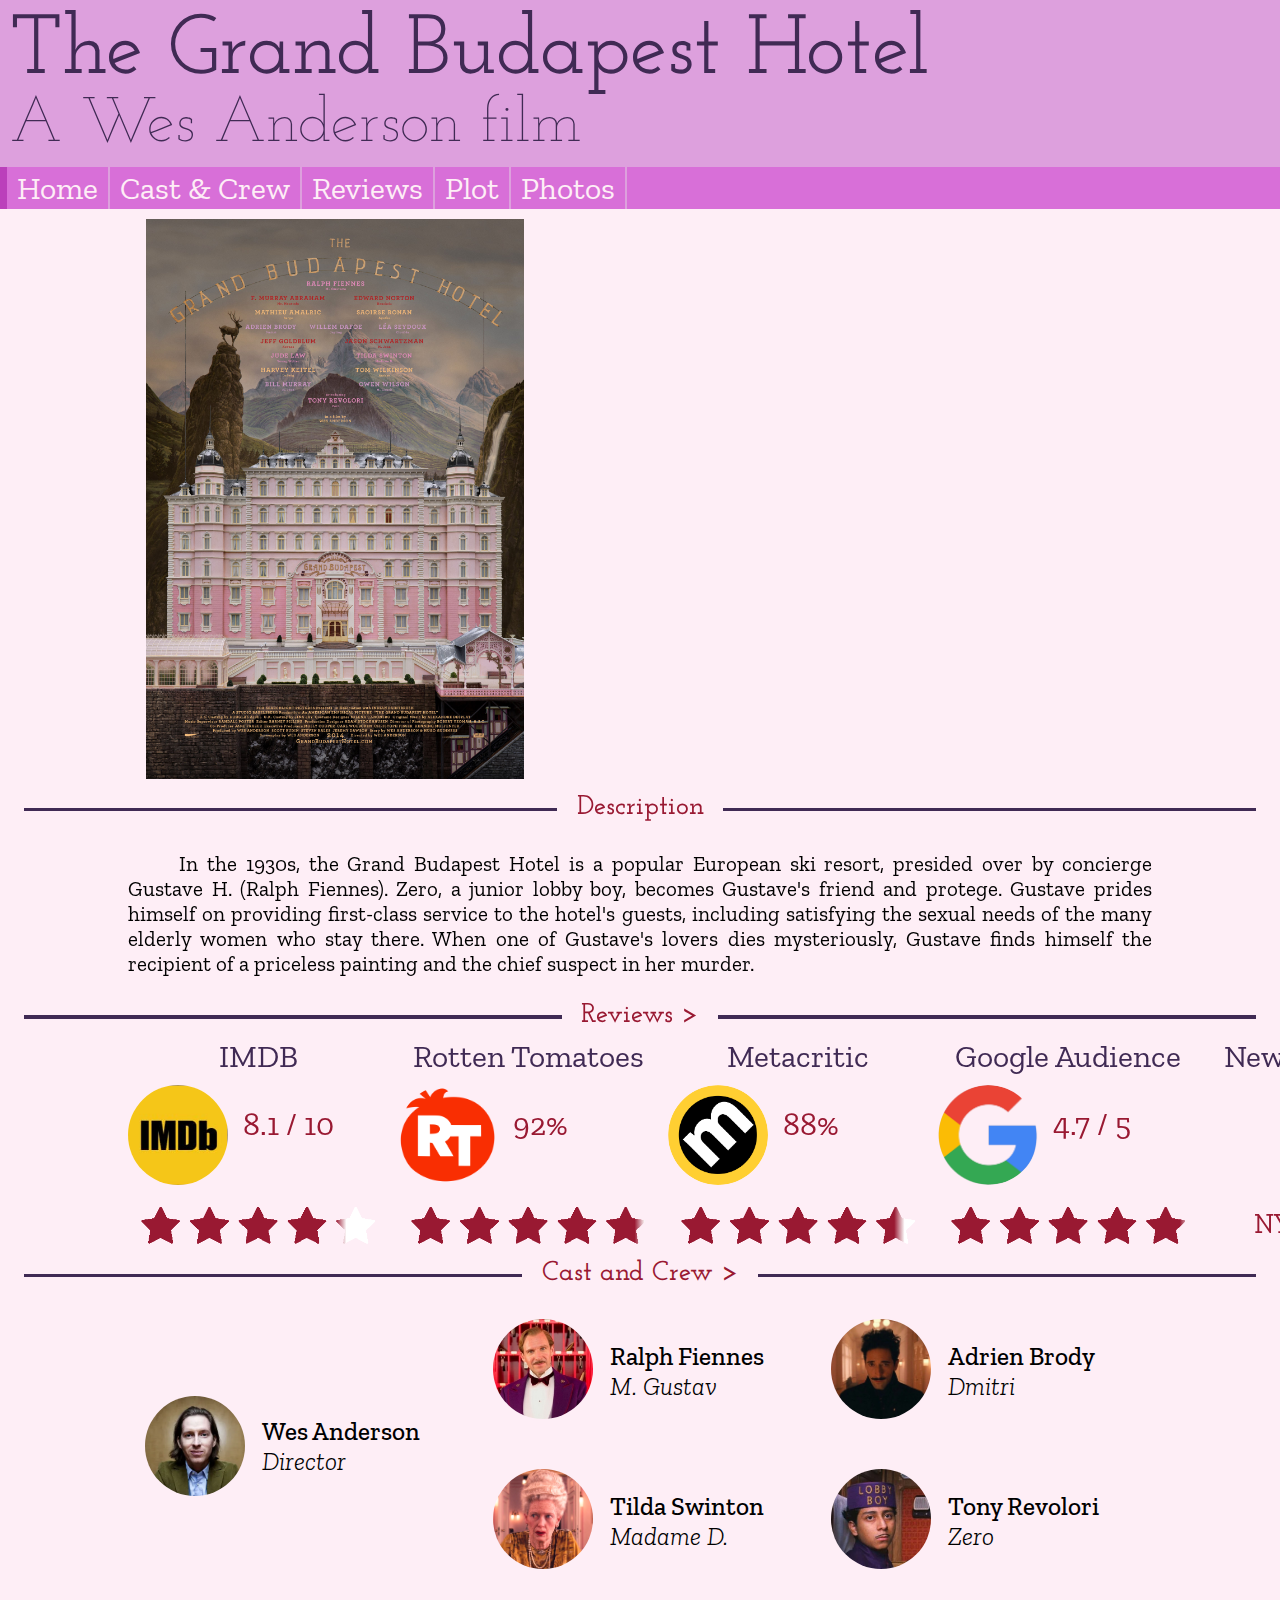
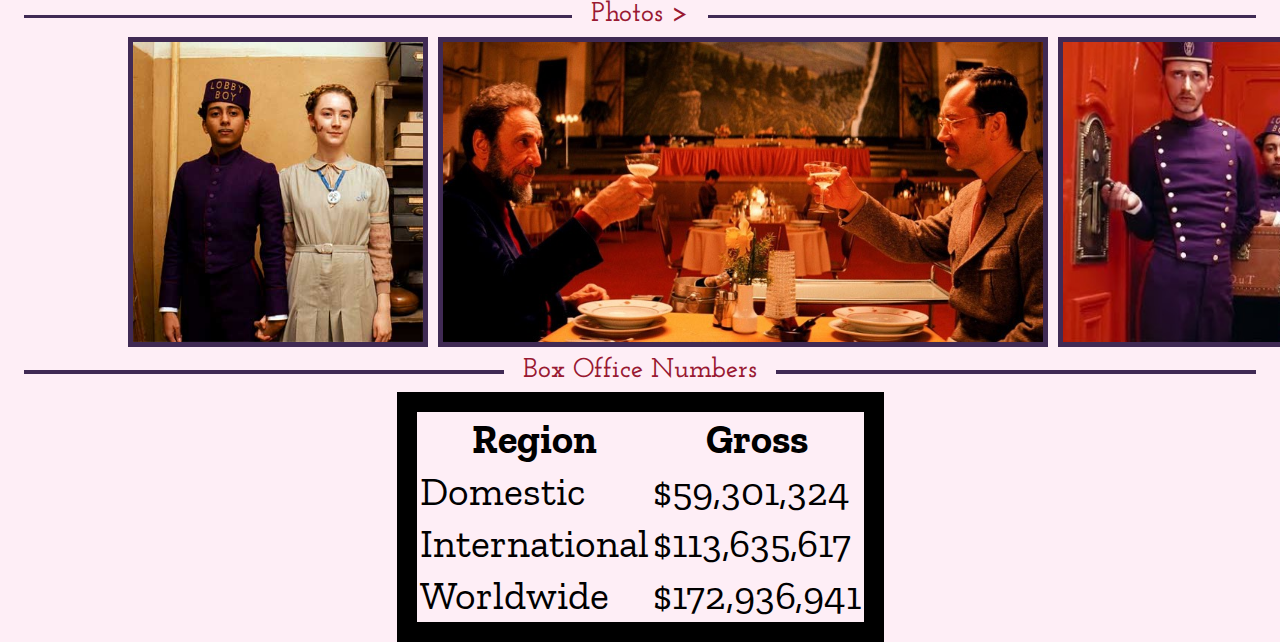
==== commit 6783b07a: "Merge branch 'main' of https://github.com/JordPBvE/webtechnology_hw1" ====
--- a/html/index.html
+++ b/html/index.html
@@ -22,6 +22,7 @@
       <a class="navbaritem" id="castcrew"  href="../html/castcrew.html">Cast & Crew</a>
       <a class="navbaritem" id="reviews"   href="../html/reviews.html">Reviews</a>
       <a class="navbaritem" id="plot"      href="../html/plot.html">Plot</a>
+      <a class="navbaritem" id="photos"    href="../html/photos.html">Photos</a>
     </nav>
     <section id="page-content">
       <article id="postertrailer">
@@ -101,28 +102,36 @@
             </div>
           </div>
           <div class="castcrewcell" id="ralphfiennesbox">
-            <img class="ccimg" width="100"src="../images/castcrew/ralphfiennes.jpg" alt="Ralph Fiennes">
+            <a href="../html/castcrew.html#ralphfiennes">
+              <img class="ccimg" width="100"src="../images/castcrew/ralphfiennes.jpg" alt="Ralph Fiennes">
+            </a>
             <div class="cctextbox">
               <span class="ccname">Ralph Fiennes</span> <br/>
               <span class="ccrole">M. Gustav</span>
             </div>
           </div>
           <div class="castcrewcell" id="tonyrevoloribox">
-            <img class="ccimg" width="100" src="../images/castcrew/tonyrevolori.jpeg" alt="Tony Revolori">
+            <a href="../html/castcrew.html#tonyrevolori">
+              <img class="ccimg" width="100" src="../images/castcrew/tonyrevolori.jpeg" alt="Tony Revolori">
+            </a>
             <div class="cctextbox">
               <span class="ccname">Tony Revolori</span> <br/>
               <span class="ccrole">Zero</span>
             </div>
           </div>
           <div class="castcrewcell" id="adrienbrodybox">
-            <img class="ccimg" width="100" src="../images/castcrew/adrienbrody.jpg" alt="Adrien Brody">
+            <a href="../html/castcrew.html#adrienbrody">
+              <img class="ccimg" width="100" src="../images/castcrew/adrienbrody.jpg" alt="Adrien Brody">
+            </a>
             <div class="cctextbox">
               <span class="ccname">Adrien Brody</span> <br/>
               <span class="ccrole">Dmitri</span>
             </div>
           </div>
           <div class="castcrewcell" id="tildaswintonbox">
-            <img class="ccimg" width="100" src="../images/castcrew/tildaswinton.png" alt="Tilda Swinton">
+            <a href="../html/castcrew.html#tildaswinton">
+              <img class="ccimg" width="100" src="../images/castcrew/tildaswinton.png" alt="Tilda Swinton">
+            </a>
             <div class="cctextbox">
               <span class="ccname">Tilda Swinton</span> <br/>
               <span class="ccrole">Madame D.</span>
@@ -131,7 +140,7 @@
         </div>
       </article>
       
-      <div class="separator"><a class="separator__button" href="../html/index.html">Photos ></a></div>
+      <div class="separator"><a class="separator__button" href="../html/photos.html">Photos ></a></div>
       <article id="photosarticle">
         <div id="photoscontainer">
           <div class="homepagephoto">
@@ -193,7 +202,7 @@
       <!-- source: https://www.boxofficemojo.com/releasegroup/gr190206469/?ref_=bo_rl_su -->
       <!-- TODO: styling -->
       <div class="separator">Box Office Numbers</div>
-      <table>
+      <table class="boxoffice">
         <thead><tr>
           <th> Region </th>
           <th> Gross </th>
--- a/css/style.css
+++ b/css/style.css
@@ -31,6 +31,20 @@
   margin: 0;
   background-color: #d86fd8;
   border-left: solid 7px #bb40bb;
+}
+
+.boxoffice {
+  margin-left: auto;
+  margin-right: auto;
+  width: 100px;
+  border: 20px;
+  border-color: black;
+  border-style: solid;
+}
+.boxoffice tr td, thead th{
+  font-style: "Times new roman";
+  font-size: 40px;
+
 }
 
 .navbaritem {
